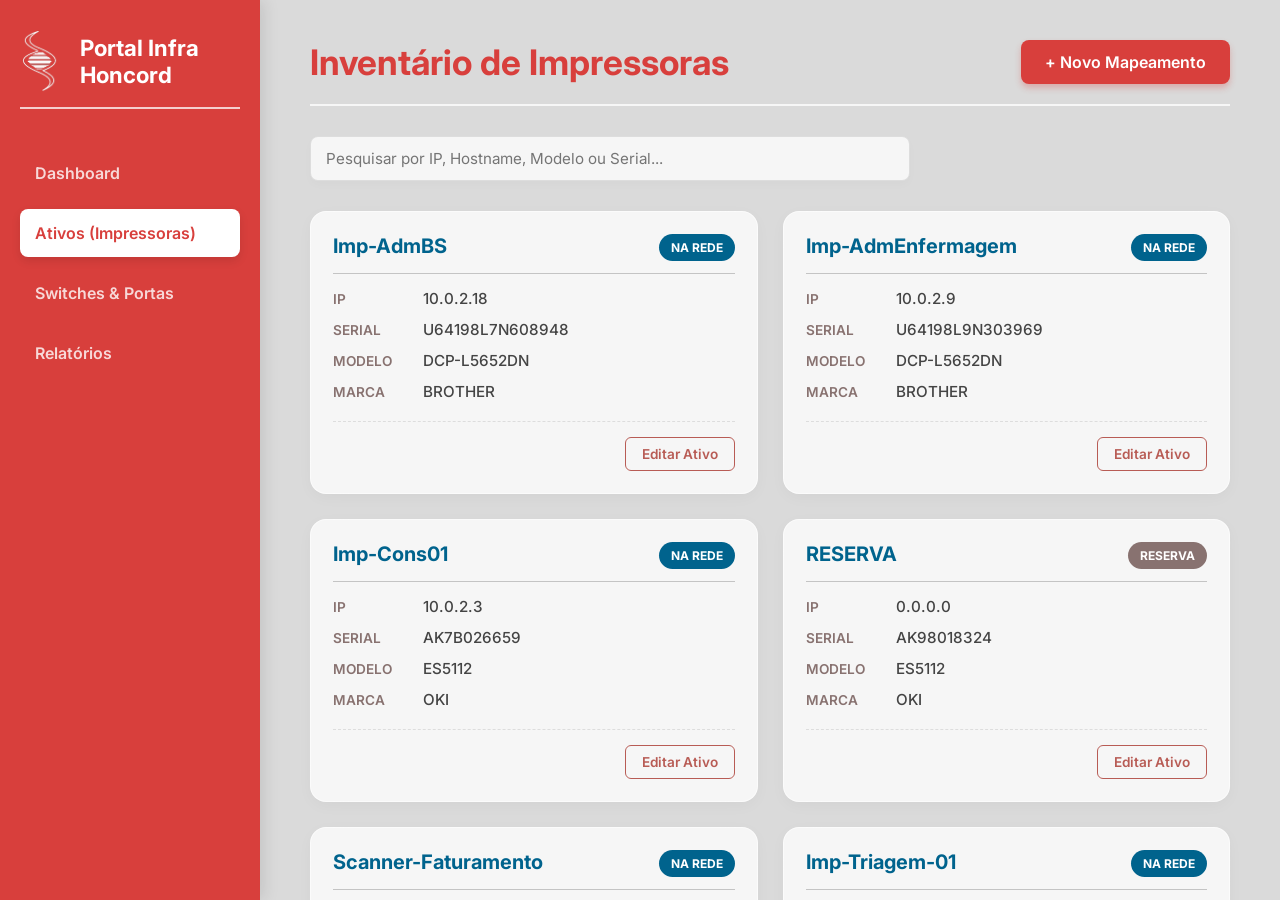
==== pages/impressoras.html @ 59587b9a "Pages criadas" ====
<!DOCTYPE html>
<html lang="pt-BR">
<head>
    <meta charset="UTF-8">
    <meta name="viewport" content="width=device-width, initial-scale=1.0">
    <title>Portal Infra - Impressoras</title>
    
    <link rel="stylesheet" href="/styles/impressoras.css">
    <script src="/script/imp.js" defer></script>

    <!-- Ícones -->
    <link rel="icon" href="/img/icon/favicon.ico" type="image/x-icon">
</head>
<body>
    <div class="sidebar">
        <div class="logo">
            <img src="/img/fotos/logo.png" alt="Logo Portal Infra" style="width: 40px; height: auto; margin-right: 10px;">
            Portal Infra Honcord
        </div>
        
        <a href="/pages/index.html" class="nav-item">Dashboard</a>
        <a href="/pages/impressoras.html" class="nav-item active">Ativos (Impressoras)</a>
        <a href="/pages/switches.html" class="nav-item">Switches & Portas</a>
        <a href="/pages/relatorios.html" class="nav-item">Relatórios</a>
    </div>

    <!-- CONTEÚDO PRINCIPAL FOCADO EM GERENCIAMENTO -->
    <div class="main-content">
        <div class="header-action">
            <h1>Inventário de Impressoras</h1>
            <button class="btn-primary" onclick="openModal()">+ Novo Mapeamento</button>
        </div>

        <div class="assets-header">
            <input type="text" class="search-bar" id="searchInput"
                placeholder="Pesquisar por IP, Hostname, Modelo ou Serial..." onkeyup="filterCards()" style="width: 100%; max-width: 600px;">
        </div>

        <!-- Grid exclusivo para as impressoras -->
        <div class="printers-grid" id="printersGrid"></div>
    </div>

    <!-- MODAL DE CADASTRO MANTIDO IGUAL -->
    <div class="modal-overlay" id="addModal">
        <div class="modal-content">
            <div class="modal-header">
                <h3>Adicionar Equipamento</h3>
                <button class="close-btn" onclick="closeModal()">&times;</button>
            </div>
            <form id="addForm" onsubmit="saveEquipamento(event)">
                <div class="form-group">
                    <label>Hostname</label>
                    <input type="text" id="formHost" required placeholder="Ex: Imp-Recepcao">
                </div>
                <div class="form-group">
                    <label>Endereço IP</label>
                    <input type="text" id="formIp" required placeholder="Ex: 10.0.2.x">
                </div>
                <div style="display: flex; gap: 15px;">
                    <div class="form-group" style="flex: 1;">
                        <label>Fabricante</label>
                        <select id="formMarca" required>
                            <option value="">Selecione...</option>
                            <option value="BROTHER">BROTHER</option>
                            <option value="OKI">OKI</option>
                            <option value="ZEBRA">ZEBRA</option>
                        </select>
                    </div>
                    <div class="form-group" style="flex: 1;">
                        <label>Modelo</label>
                        <input type="text" id="formModelo" required placeholder="Ex: DCP-L5652DN">
                    </div>
                </div>
                <div style="display: flex; gap: 15px;">
                    <div class="form-group" style="flex: 2;">
                        <label>Serial</label>
                        <input type="text" id="formSerial" required placeholder="Ex: U64198L7N608948">
                    </div>
                    <div class="form-group" style="flex: 1;">
                        <label>Status</label>
                        <select id="formStatus">
                            <option value="Na Rede">Na Rede</option>
                            <option value="Reserva">Reserva</option>
                        </select>
                    </div>
                </div>
                <div class="modal-footer">
                    <button type="button" class="btn-outline" onclick="closeModal()">Cancelar</button>
                    <button type="submit" class="btn-primary">Salvar no Banco</button>
                </div>
            </form>
        </div>
    </div>
</body>
</html>
---- styles/impressoras.css ----
@import url('https://fonts.googleapis.com/css2?family=Inter:wght@400;500;600;700&display=swap');

:root {
    --primary: #D83F3C;
    --secondary: #B85C55;
    --tertiary: #00638D;
    --neutral: #887270;
    --bg-color: #dadada;
    --glass-bg: rgba(255, 255, 255, 0.75);
    --glass-border: rgba(255, 255, 255, 0.6);
}

* {
    margin: 0;
    padding: 0;
    box-sizing: border-box;
    font-family: 'Inter', sans-serif;
}

body {
    background-color: var(--bg-color);
    color: #333;
    min-height: 100vh;
    display: flex;
    position: relative;
    overflow-x: hidden;
}

/* Sidebar */
.sidebar {
    width: 260px;
    background-color: var(--primary);
    color: white;
    padding: 30px 20px;
    display: flex;
    flex-direction: column;
    box-shadow: 4px 0 15px rgba(0, 0, 0, 0.1);
    z-index: 10;
}

.logo {
    font-size: 1.4rem;
    font-weight: 700;
    margin-bottom: 40px;
    border-bottom: 2px solid var(--glass-bg);
    padding-bottom: 15px;
    display: flex;
    align-items: center;
    gap: 10px;
}

.nav-item {
    padding: 14px 15px;
    margin-bottom: 12px;
    background-color: transparent;
    border-radius: 8px;
    font-weight: 600;
    cursor: pointer;
    transition: all 0.3s ease;
    color: rgba(255, 255, 255, 0.8);
    text-decoration: none;
    display: block;
}

.nav-item:hover {
    background-color: var(--secondary);
    color: white;
}

.nav-item.active {
    background-color: white;
    color: var(--primary);
    box-shadow: 0 4px 10px rgba(0, 0, 0, 0.1);
}

/* Conteúdo Principal */
.main-content {
    flex: 1;
    padding: 40px 50px;
    display: flex;
    flex-direction: column;
    gap: 20px;
    height: 100vh;
    overflow-y: auto;
}


.header-action {
    display: flex;
    justify-content: space-between;
    align-items: center;
    border-bottom: 2px solid var(--glass-bg);
    padding-bottom: 20px;
    margin-bottom: 10px;
}

.header-action h1 {
    color: var(--primary);
    font-size: 2.2rem;
    font-weight: 700;
}

.btn-primary {
    background-color: var(--primary);
    color: white;
    padding: 12px 24px;
    border-radius: 8px;
    font-weight: 600;
    font-size: 1rem;
    border: none;
    cursor: pointer;
    transition: transform 0.2s, box-shadow 0.2s;
    box-shadow: 0 4px 6px rgba(216, 63, 60, 0.3);
}

.btn-primary:hover {
    transform: translateY(-2px);
    box-shadow: 0 6px 12px rgba(216, 63, 60, 0.4);
}

/* Header do Inventário (Barra de Pesquisa) */
.assets-header {
    display: flex;
    align-items: center;
    margin-bottom: 10px;
}

.search-bar {
    padding: 12px 15px;
    border-radius: 8px;
    border: 1px solid rgba(0, 0, 0, 0.1);
    background: var(--glass-bg);
    backdrop-filter: blur(10px);
    font-size: 0.95rem;
    outline: none;
    transition: border-color 0.3s;
    box-shadow: 0 4px 10px rgba(0, 0, 0, 0.02);
}

.search-bar:focus {
    border-color: var(--tertiary);
}

/* Grid de Impressoras (Cards) */
.printers-grid {
    display: grid;
    grid-template-columns: repeat(auto-fill, minmax(320px, 1fr));
    gap: 25px;
    padding-bottom: 20px;
}

.printer-card {
    background: var(--glass-bg);
    backdrop-filter: blur(16px);
    -webkit-backdrop-filter: blur(16px);
    border: 1px solid var(--glass-border);
    border-radius: 16px;
    padding: 22px;
    box-shadow: 0 4px 15px rgba(0, 0, 0, 0.03);
    transition: transform 0.2s, box-shadow 0.2s;
    display: flex;
    flex-direction: column;
}

.printer-card:hover {
    transform: translateY(-5px);
    box-shadow: 0 8px 25px rgba(0, 0, 0, 0.08);
}

.printer-header {
    display: flex;
    justify-content: space-between;
    align-items: flex-start;
    border-bottom: 1px solid rgba(0, 0, 0, 0.205);
    padding-bottom: 12px;
    margin-bottom: 15px;
}

.printer-title {
    font-size: 1.25rem;
    font-weight: 700;
    color: var(--tertiary);
    word-break: break-all;
}

.badge {
    padding: 6px 12px;
    border-radius: 20px;
    font-size: 0.75rem;
    font-weight: 700;
    color: white;
    text-transform: uppercase;
    white-space: nowrap;
}

.badge-ok {
    background-color: var(--tertiary);
}

.badge-alert {
    background-color: var(--neutral);
}

.printer-body {
    display: flex;
    flex-direction: column;
    gap: 12px;
    flex: 1;
}

.info-row {
    display: flex;
    align-items: center;
}

.info-label {
    width: 90px;
    font-size: 0.85rem;
    font-weight: 600;
    color: var(--neutral);
    text-transform: uppercase;
}

.info-value {
    font-size: 0.95rem;
    color: #444;
    font-weight: 500;
}

.printer-footer {
    margin-top: 20px;
    padding-top: 15px;
    border-top: 1px dashed rgba(0, 0, 0, 0.1);
    display: flex;
    justify-content: flex-end;
}

.btn-edit {
    background: transparent;
    border: 1px solid var(--secondary);
    color: var(--secondary);
    padding: 8px 16px;
    border-radius: 6px;
    font-weight: 600;
    cursor: pointer;
    transition: all 0.2s;
    font-size: 0.85rem;
}

.btn-edit:hover {
    background: var(--secondary);
    color: white;
}

/* Modal Novo Mapeamento */
.modal-overlay {
    position: fixed;
    top: 0;
    left: 0;
    width: 100%;
    height: 100%;
    background: rgba(0, 0, 0, 0.4);
    backdrop-filter: blur(4px);
    display: flex;
    justify-content: center;
    align-items: center;
    opacity: 0;
    pointer-events: none;
    transition: opacity 0.3s ease;
    z-index: 100;
}

.modal-overlay.active {
    opacity: 1;
    pointer-events: auto;
}

.modal-content {
    background: white;
    border-radius: 16px;
    padding: 30px;
    width: 500px;
    box-shadow: 0 10px 40px rgba(0, 0, 0, 0.2);
    transform: translateY(20px);
    transition: transform 0.3s ease;
}

.modal-overlay.active .modal-content {
    transform: translateY(0);
}

.modal-header {
    display: flex;
    justify-content: space-between;
    align-items: center;
    margin-bottom: 25px;
}

.modal-header h3 {
    color: var(--tertiary);
    font-size: 1.5rem;
}

.close-btn {
    background: none;
    border: none;
    font-size: 1.5rem;
    cursor: pointer;
    color: var(--neutral);
}

.form-group {
    margin-bottom: 15px;
}

.form-group label {
    display: block;
    font-size: 0.9rem;
    font-weight: 600;
    margin-bottom: 5px;
    color: #555;
}

.form-group input,
.form-group select {
    width: 100%;
    padding: 10px;
    border-radius: 8px;
    border: 1px solid #ccc;
    font-size: 0.95rem;
}

.modal-footer {
    margin-top: 25px;
    display: flex;
    justify-content: flex-end;
    gap: 10px;
}

.btn-outline {
    background: transparent;
    border: 1px solid var(--neutral);
    color: var(--neutral);
    padding: 10px 20px;
    border-radius: 8px;
    cursor: pointer;
    font-weight: 600;
}

.btn-outline:hover {
    background: #f0f0f0;
}
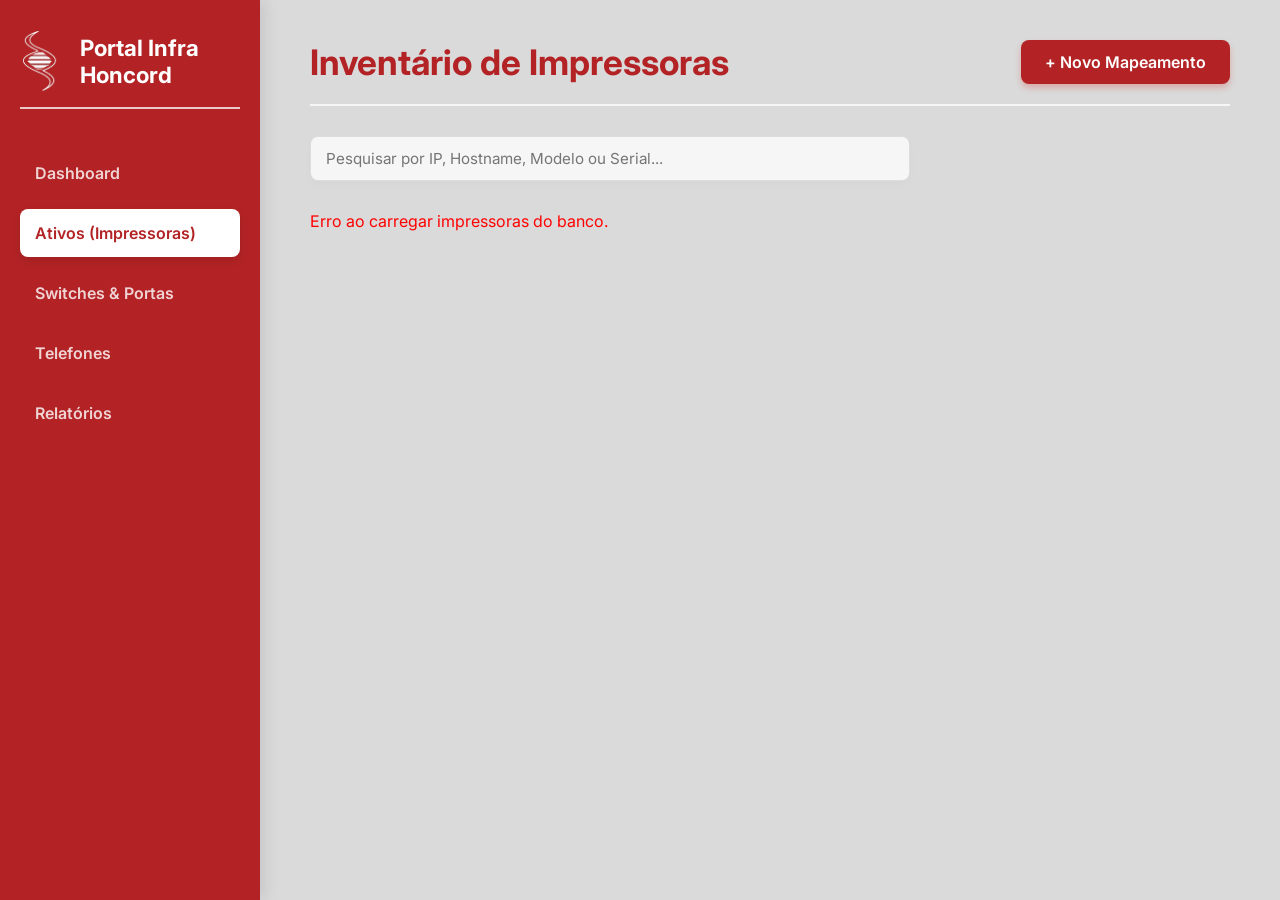
==== commit 9a8aa57d: "Graficos | Styles atualizados" ====
--- a/pages/impressoras.html
+++ b/pages/impressoras.html
@@ -21,6 +21,7 @@
         <a href="/pages/index.html" class="nav-item">Dashboard</a>
         <a href="/pages/impressoras.html" class="nav-item active">Ativos (Impressoras)</a>
         <a href="/pages/switches.html" class="nav-item">Switches & Portas</a>
+        <a href="/pages/telefones.html" class="nav-item">Telefones</a>
         <a href="/pages/relatorios.html" class="nav-item">Relatórios</a>
     </div>
 
--- a/styles/impressoras.css
+++ b/styles/impressoras.css
@@ -1,10 +1,11 @@
 @import url('https://fonts.googleapis.com/css2?family=Inter:wght@400;500;600;700&display=swap');
 
 :root {
-    --primary: #D83F3C;
+    --primary: #B32325;
     --secondary: #B85C55;
     --tertiary: #00638D;
-    --neutral: #887270;
+    --neutral: #5e3d3a;
+    --ativo: #008d23;
     --bg-color: #dadada;
     --glass-bg: rgba(255, 255, 255, 0.75);
     --glass-border: rgba(255, 255, 255, 0.6);
@@ -179,7 +180,7 @@
 .printer-title {
     font-size: 1.25rem;
     font-weight: 700;
-    color: var(--tertiary);
+    color: var(--primary);
     word-break: break-all;
 }
 
@@ -194,7 +195,7 @@
 }
 
 .badge-ok {
-    background-color: var(--tertiary);
+    background-color: var(--ativo);
 }
 
 .badge-alert {
@@ -348,5 +349,21 @@
 }
 
 .btn-outline:hover {
-    background: #f0f0f0;
-}+    background: var(--neutral);
+    color: white;
+}
+
+.btn-outline-ex {
+    background: transparent;
+    border: 1px solid var(--primary);
+    color: var(--primary);
+    padding: 10px 20px;
+    border-radius: 8px;
+    cursor: pointer;
+    font-weight: 600;
+}
+
+.btn-outline-ex:hover {
+    background: var(--primary);
+    color: white;
+}
